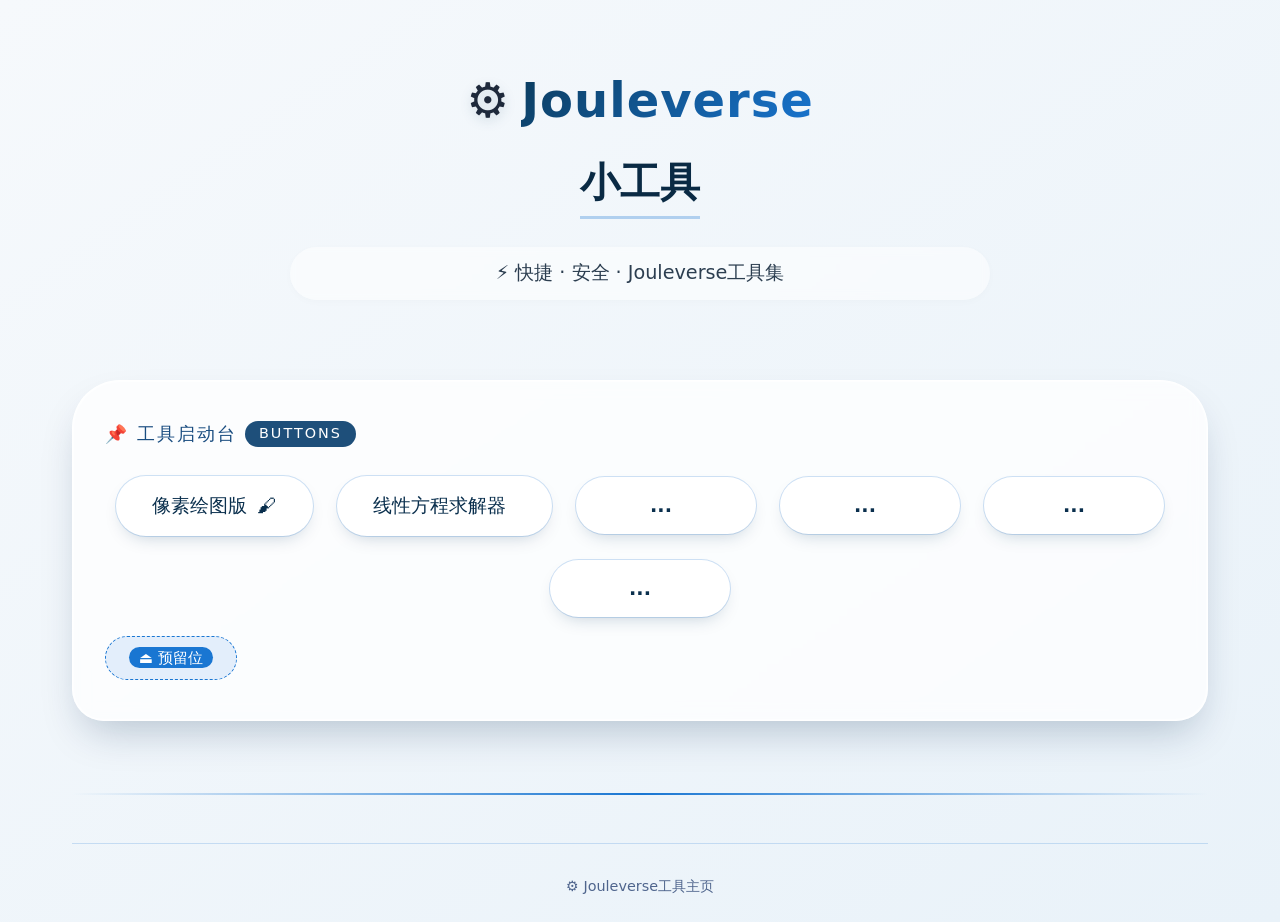
==== index.html @ 66163766 "improve" ====
<!DOCTYPE html>
<html lang="zh-CN">
<head>
    <!-- 关键 meta 解决中文显示问题 -->
    <meta http-equiv="Content-Type" content="text/html; charset=UTF-8">
    <meta name="viewport" content="width=device-width, initial-scale=1.0">
    <title>Jouleverse工具</title>
    <style>
        * {
            margin: 0;
            padding: 0;
            box-sizing: border-box;
        }

        body {
            font-family: 'Segoe UI', Roboto, 'Helvetica Neue', 'Noto Sans', system-ui, sans-serif;
            background: linear-gradient(145deg, #f6f9fc 0%, #e9f2f9 100%);
            min-height: 100vh;
            display: flex;
            flex-direction: column;
            color: #1e293b;
            line-height: 1.5;
        }

        /* 主容器，保证 footer 在底部 */
        .layout {
            max-width: 1200px;
            margin: 0 auto;
            padding: 2rem 2rem 1rem;
            width: 100%;
            flex: 1;
            display: flex;
            flex-direction: column;
        }

        /* 头部区域 */
        .hero {
            text-align: center;
            margin: 2rem 0 3rem 0;
            animation: fadeInUp 0.8s ease-out;
        }

        .joule-logo {
            display: flex;
            align-items: center;
            justify-content: center;
            gap: 12px;
            margin-bottom: 1rem;
        }

        .joule-logo span {
            font-size: 3rem;
            font-weight: 600;
            background: linear-gradient(135deg, #0b3b5c, #1976d2);
            -webkit-background-clip: text;
            -webkit-text-fill-color: transparent;
            background-clip: text;
            letter-spacing: 1px;
        }

        .joule-logo::before {
            content: "⚙️";
            font-size: 3rem;
            filter: drop-shadow(0 4px 6px rgba(0,50,80,0.15));
        }

        h1 {
            font-size: 2.5rem;
            font-weight: 600;
            color: #0a2a44;
            margin-bottom: 0.75rem;
            border-bottom: 3px solid rgba(25, 118, 210, 0.3);
            display: inline-block;
            padding-bottom: 0.25rem;
        }

        .subhead {
            font-size: 1.2rem;
            color: #2c3e50;
            max-width: 700px;
            margin: 1rem auto 0;
            background: rgba(255,255,255,0.5);
            backdrop-filter: blur(4px);
            padding: 0.75rem 2rem;
            border-radius: 60px;
            box-shadow: 0 2px 8px rgba(0,0,0,0.02);
        }

        /* 卡片式工具区 — 专门放置 button 的位置 (预留) */
        .tool-section {
            background: rgba(255, 255, 255, 0.75);
            backdrop-filter: blur(8px);
            border-radius: 48px 48px 32px 32px;
            padding: 2.5rem 2rem;
            box-shadow: 0 20px 40px -12px rgba(0, 40, 80, 0.25),
                        0 0 0 1px rgba(255,255,255,0.6) inset;
            border: 1px solid rgba(255,255,255,0.9);
            margin: 2rem 0 3rem 0;
            transition: all 0.2s ease;
        }

        .section-label {
            display: flex;
            align-items: center;
            gap: 0.5rem;
            font-size: 1.1rem;
            text-transform: uppercase;
            letter-spacing: 2px;
            color: #1a4d80;
            margin-bottom: 1.8rem;
            font-weight: 500;
        }

        .section-label span {
            background: #1e4f7a;
            color: white;
            padding: 0.15rem 0.9rem;
            border-radius: 30px;
            font-size: 0.9rem;
        }

        /* 按钮网格 — 完全预留，可自由添加多个button */
        .button-grid {
            display: flex;
            flex-wrap: wrap;
            gap: 1.5rem;
            justify-content: center;
            align-items: center;
        }

        /* 基础的预留按钮样式 — 方便识别且美观，你只管往里面加button */
        .button-grid button {
            background: white;
            border: none;
            padding: 1rem 2.2rem;
            font-size: 1.2rem;
            font-weight: 550;
            color: #0a2f4d;
            border-radius: 60px;
            cursor: pointer;
            box-shadow: 0 8px 18px -8px rgba(0, 50, 90, 0.25),
                        0 0 0 1px rgba(25, 118, 210, 0.2);
            transition: all 0.2s ease;
            min-width: 180px;
            display: inline-flex;
            align-items: center;
            justify-content: center;
            gap: 10px;
            font-family: inherit;
            backdrop-filter: blur(2px);
            border: 1px solid rgba(255,255,255,0.7);
        }

        /* 模拟几个占位button，仅用于展示，实际你可以替换/增加/删除 */
        .button-grid button:nth-child(1)::after {
            content: "🖌";
            font-size: 1.2rem;
        }
        .button-grid button:nth-child(2)::after {
            content: "";
            font-size: 1.2rem;
        }
        .button-grid button:nth-child(3)::after {
            content: "";
            font-size: 1.2rem;
        }
        .button-grid button:nth-child(4)::after {
            content: "";
            font-size: 1.2rem;
        }

        /* 悬停效果增加交互感 */
        .button-grid button:hover {
            background: #f0f7ff;
            transform: translateY(-3px);
            box-shadow: 0 16px 24px -10px #0b3b5c4d;
            border-color: rgba(25, 118, 210, 0.4);
        }

        .button-grid button:active {
            transform: translateY(0);
            transition: 0.05s;
        }

        /* 占位说明（仅用于预览，你可以移除或保留） */
        .demo-hint {
            text-align: center;
            margin-top: 1.2rem;
            font-size: 0.95rem;
            color: #4d6278;
            background: #e3eefb;
            padding: 0.6rem 1.2rem;
            border-radius: 40px;
            display: inline-block;
            align-self: center;
            border: 1px dashed #1976d2;
        }

        .demo-hint i {
            font-style: normal;
            background: #1976d2;
            color: white;
            padding: 0.1rem 0.6rem;
            border-radius: 20px;
            margin: 0 4px;
        }

        /* 特性/补充信息 — 下方预留说明区域，不作为工具按钮 */
        .info-panel {
            display: flex;
            flex-wrap: wrap;
            gap: 2rem;
            justify-content: space-between;
            background: rgba(255,255,255,0.5);
            border-radius: 32px;
            padding: 2rem;
            margin-top: 1rem;
            backdrop-filter: blur(4px);
            border: 1px solid white;
        }

        .info-card {
            flex: 1 1 180px;
            text-align: center;
        }

        .info-card h3 {
            font-size: 1.3rem;
            margin-bottom: 0.5rem;
            color: #113355;
            font-weight: 550;
        }

        .info-card p {
            color: #2d4a6e;
            font-size: 0.95rem;
        }

        hr {
            border: none;
            height: 2px;
            background: linear-gradient(90deg, transparent, #1976d2, transparent);
            margin: 1.5rem 0 1rem 0;
        }

        footer {
            text-align: center;
            color: #4f658d;
            font-size: 0.9rem;
            padding: 2rem 0 0.5rem;
            border-top: 1px solid rgba(25, 118, 210, 0.2);
            margin-top: 2rem;
        }

        footer a {
            color: #0f4c81;
            text-decoration: none;
            font-weight: 500;
        }

        /* 动画 */
        @keyframes fadeInUp {
            from {
                opacity: 0;
                transform: translateY(15px);
            }
            to {
                opacity: 1;
                transform: translateY(0);
            }
        }

        /* 自适应调整 */
        @media (max-width: 600px) {
            .layout {
                padding: 1rem;
            }
            h1 {
                font-size: 2rem;
            }
            .button-grid button {
                width: 100%;
                max-width: 280px;
            }
            .subhead {
                font-size: 1rem;
                padding: 0.5rem 1rem;
            }
            .tool-section {
                padding: 1.5rem 1rem;
            }
        }

        /* 额外：button 区域预签名—你只管加按钮，样式自动适应 */
    </style>
</head>
<body>
    <div class="layout">
        <!-- 头部区 符合标题 Jouleverse工具 -->
        <div class="hero">
            <div class="joule-logo">
                <span>Jouleverse</span>
            </div>
            <h1>小工具</h1>
            <div class="subhead">
                ⚡ 快捷 · 安全 · Jouleverse工具集
            </div>
        </div>

        <!-- 核心部分：button预留位置 (底下就是你需要的button区域) 
             你可以在 .button-grid 内添加任意数量 button，样式统一美观 -->
        <div class="tool-section">
            <div class="section-label">
                📌 工具启动台 <span>BUTTONS</span>
            </div>
            
            <!-- 这里是完全预留的按钮容器，你现在看到的是示例按钮，可随意替换或增加 -->
            <div class="button-grid">
                <!-- 预置4个风格统一的button，完全占位，你可以修改文字、删除或加入新的button 
                     注意保留 button 标签即可 -->
                <button onclick="window.location.href='base64_draw.html'">像素绘图版</button>
                <button onclick="window.location.href='equation.html'">线性方程求解器</button>
                <button>...</button>
                <button>...</button>
                <!-- 已经预留了四个，但你可以在下面继续增加新的button，样式自动统一 -->
                <!-- 例如增加一个： <button>跨链桥</button>  直接添加即可，无需额外样式 -->
                <!-- 下面是额外的预留示例 (可删除) -->
                <button>...</button>
                <button>...</button>
                <!-- 你可以继续添加 <button>xxx</button> 数量任意  -->
            </div>

            <!-- 可选的小提示：提醒这里是按钮预留区。正式使用时可以删除这个div -->
            <div class="demo-hint">
                <i>⏏️ 预留位</i>
            </div>
        </div>

        <!-- 分割线 -->
        <hr>

        <!-- footer 简单信息 -->
        <footer>
            <p>⚙️ Jouleverse工具主页</p>
        </footer>
    </div>

    <!-- 附加说明：该html已包含meta charset=UTF-8，任何中文均正常显示 -->
    <!-- 你可以放心添加任意button，样式会自动适应，且不会影响中文解码 -->
</body>
</html>
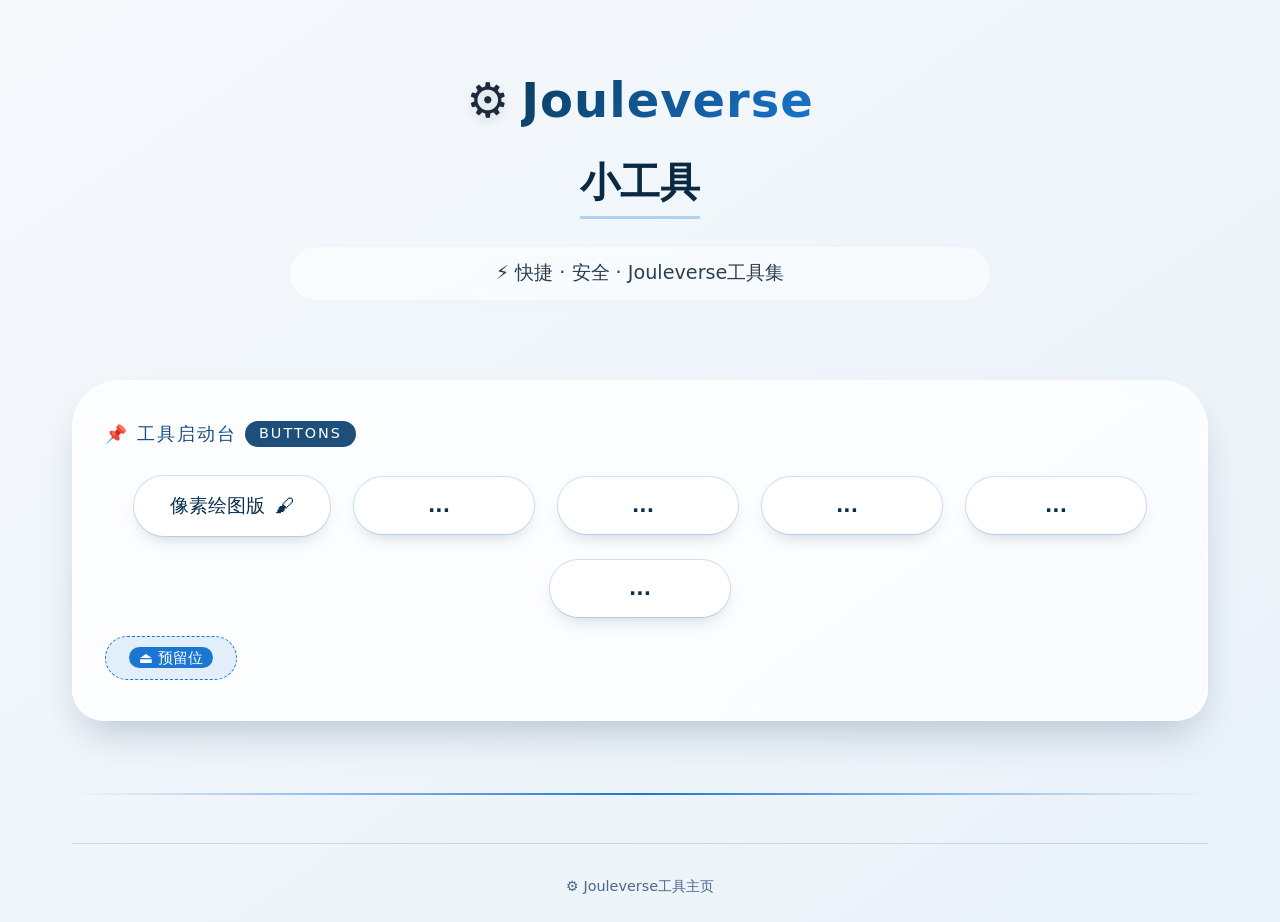
==== commit db097403: "improve" ====
--- a/index.html
+++ b/index.html
@@ -319,7 +319,7 @@
                 <!-- 预置4个风格统一的button，完全占位，你可以修改文字、删除或加入新的button 
                      注意保留 button 标签即可 -->
                 <button onclick="window.location.href='base64_draw.html'">像素绘图版</button>
-                <button onclick="window.location.href='equation.html'">线性方程求解器</button>
+                <button>...</button>
                 <button>...</button>
                 <button>...</button>
                 <!-- 已经预留了四个，但你可以在下面继续增加新的button，样式自动统一 -->
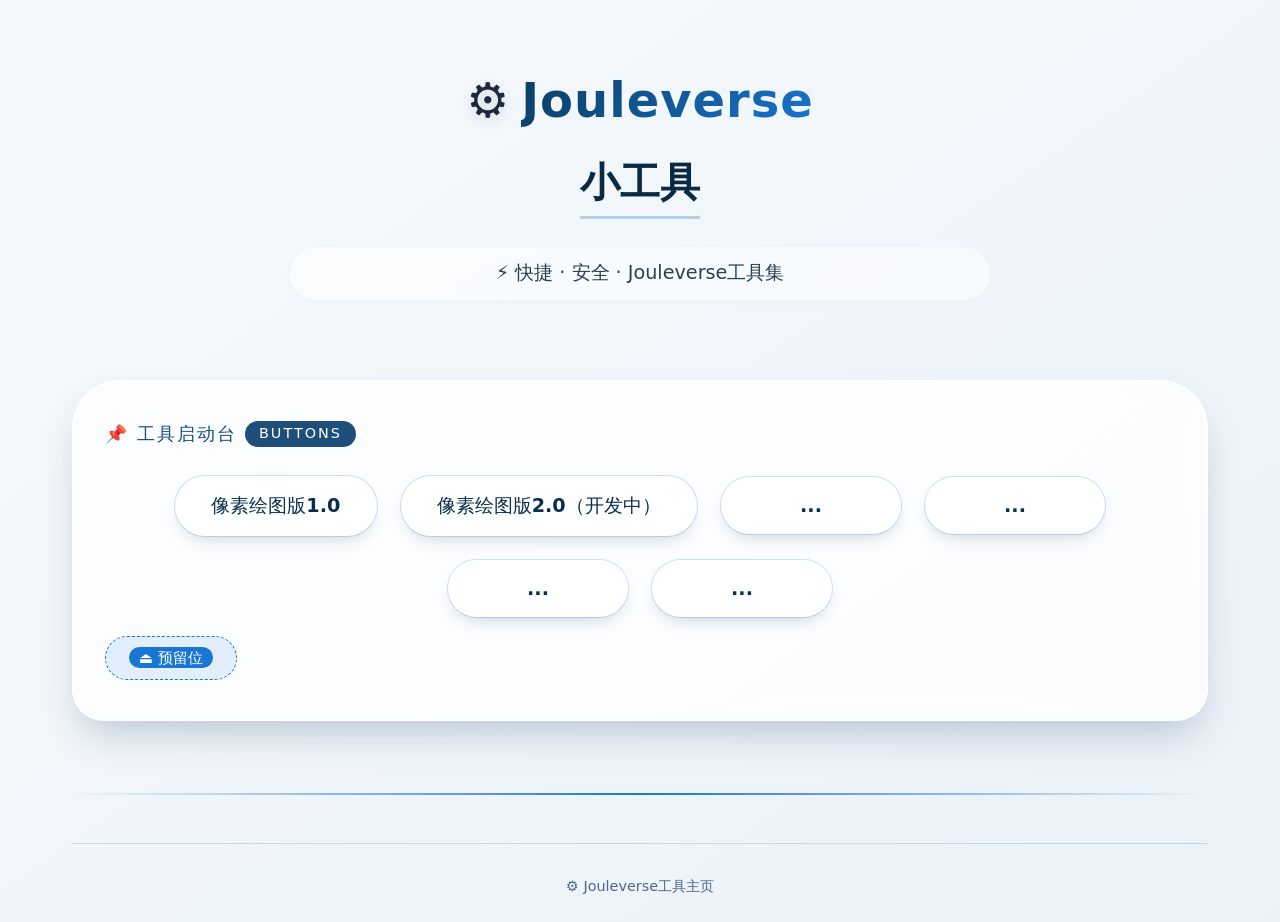
==== commit 358e0fad: "update" ====
--- a/index.html
+++ b/index.html
@@ -151,24 +151,6 @@
             border: 1px solid rgba(255,255,255,0.7);
         }
 
-        /* 模拟几个占位button，仅用于展示，实际你可以替换/增加/删除 */
-        .button-grid button:nth-child(1)::after {
-            content: "🖌";
-            font-size: 1.2rem;
-        }
-        .button-grid button:nth-child(2)::after {
-            content: "";
-            font-size: 1.2rem;
-        }
-        .button-grid button:nth-child(3)::after {
-            content: "";
-            font-size: 1.2rem;
-        }
-        .button-grid button:nth-child(4)::after {
-            content: "";
-            font-size: 1.2rem;
-        }
-
         /* 悬停效果增加交互感 */
         .button-grid button:hover {
             background: #f0f7ff;
@@ -318,8 +300,8 @@
             <div class="button-grid">
                 <!-- 预置4个风格统一的button，完全占位，你可以修改文字、删除或加入新的button 
                      注意保留 button 标签即可 -->
-                <button onclick="window.location.href='base64_draw.html'">像素绘图版</button>
-                <button>...</button>
+                <button onclick="window.location.href='alpha1.0/base64_draw.html'">像素绘图版1.0</button>
+                <button onclick="window.location.href='alpha2.0/base64_draw.html'">像素绘图版2.0（开发中）</button>
                 <button>...</button>
                 <button>...</button>
                 <!-- 已经预留了四个，但你可以在下面继续增加新的button，样式自动统一 -->
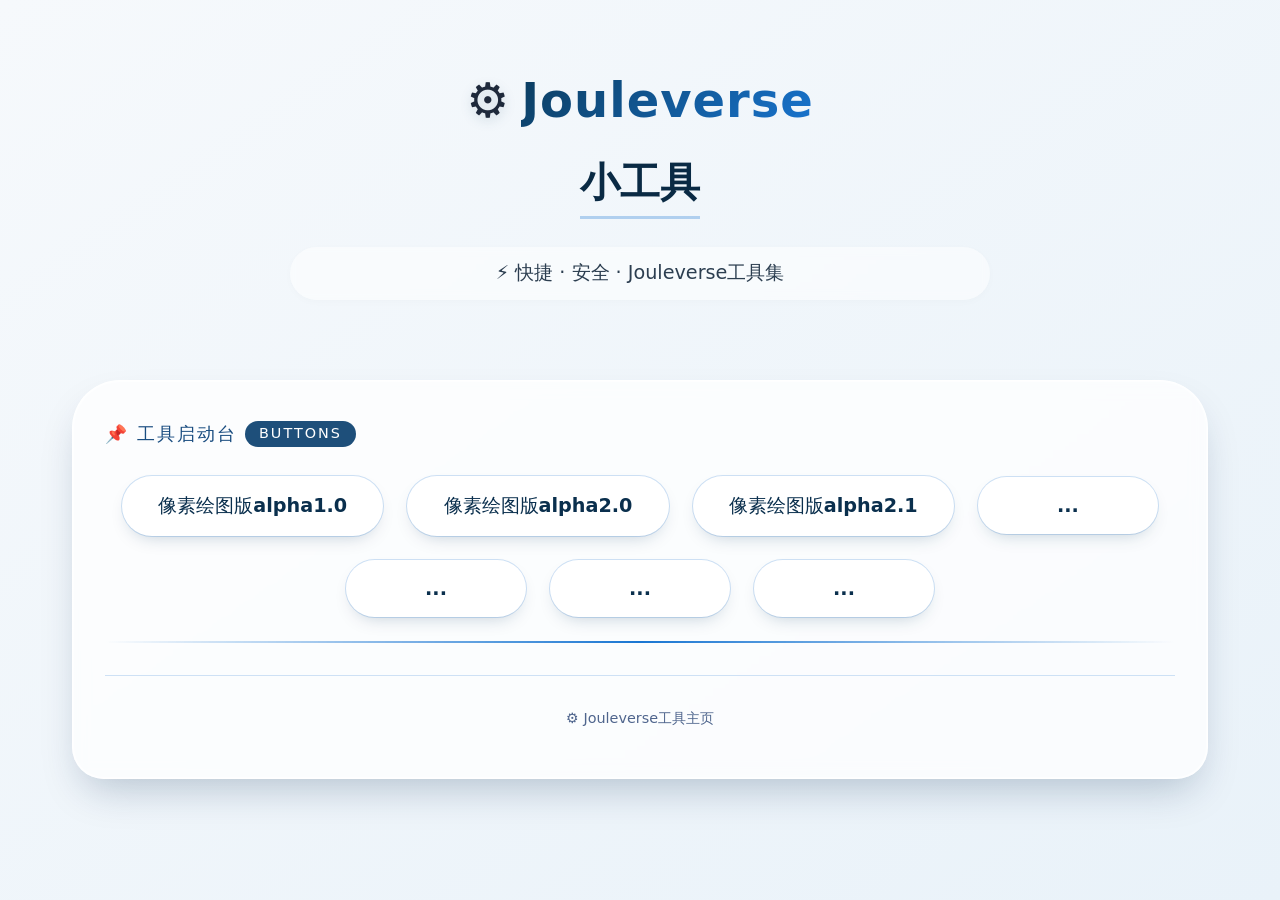
==== commit eb455ba8: "update" ====
--- a/index.html
+++ b/index.html
@@ -300,8 +300,9 @@
             <div class="button-grid">
                 <!-- 预置4个风格统一的button，完全占位，你可以修改文字、删除或加入新的button 
                      注意保留 button 标签即可 -->
-                <button onclick="window.location.href='alpha1.0/base64_draw.html'">像素绘图版1.0</button>
-                <button onclick="window.location.href='alpha2.0/base64_draw.html'">像素绘图版2.0（开发中）</button>
+                <button onclick="window.location.href='alpha1.0/base64_draw.html'">像素绘图版alpha1.0</button>
+                <button onclick="window.location.href='alpha2.0/base64_draw.html'">像素绘图版alpha2.0</button>
+                <button onclick="window.location.href='alpha2.1/base64_draw.html'">像素绘图版alpha2.1</button>
                 <button>...</button>
                 <button>...</button>
                 <!-- 已经预留了四个，但你可以在下面继续增加新的button，样式自动统一 -->
@@ -312,12 +313,6 @@
                 <!-- 你可以继续添加 <button>xxx</button> 数量任意  -->
             </div>
 
-            <!-- 可选的小提示：提醒这里是按钮预留区。正式使用时可以删除这个div -->
-            <div class="demo-hint">
-                <i>⏏️ 预留位</i>
-            </div>
-        </div>
-
         <!-- 分割线 -->
         <hr>
 
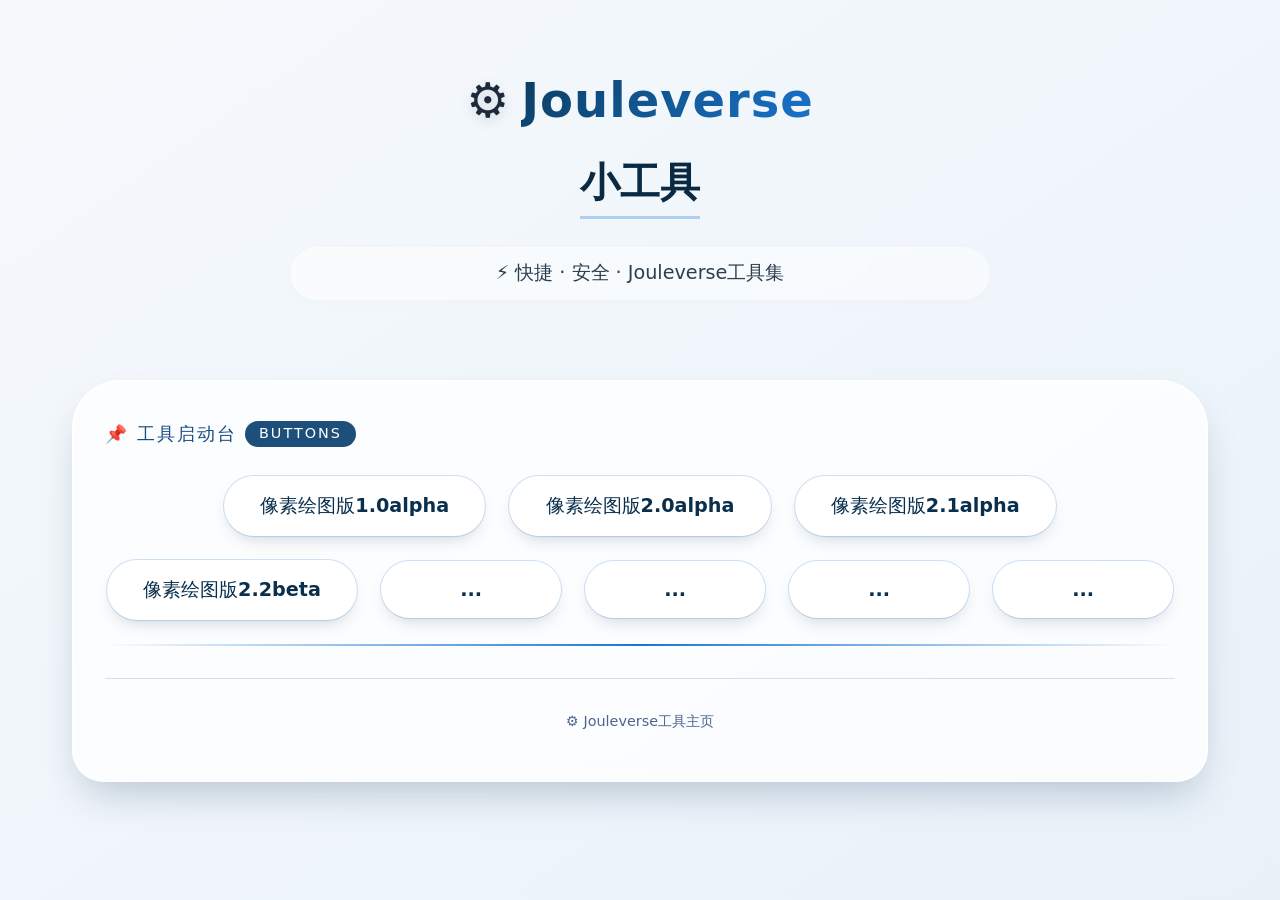
==== commit b4edd8a5: "debug" ====
--- a/index.html
+++ b/index.html
@@ -300,9 +300,10 @@
             <div class="button-grid">
                 <!-- 预置4个风格统一的button，完全占位，你可以修改文字、删除或加入新的button 
                      注意保留 button 标签即可 -->
-                <button onclick="window.location.href='alpha1.0/base64_draw.html'">像素绘图版alpha1.0</button>
-                <button onclick="window.location.href='alpha2.0/base64_draw.html'">像素绘图版alpha2.0</button>
-                <button onclick="window.location.href='alpha2.1/base64_draw.html'">像素绘图版alpha2.1</button>
+                <button onclick="window.location.href='1.0alpha/base64_draw.html'">像素绘图版1.0alpha</button>
+                <button onclick="window.location.href='2.0alpha/base64_draw.html'">像素绘图版2.0alpha</button>
+                <button onclick="window.location.href='2.1alpha/base64_draw.html'">像素绘图版2.1alpha</button>
+                <button onclick="window.location.href='2.2beta/base64_draw.html'">像素绘图版2.2beta</button>
                 <button>...</button>
                 <button>...</button>
                 <!-- 已经预留了四个，但你可以在下面继续增加新的button，样式自动统一 -->
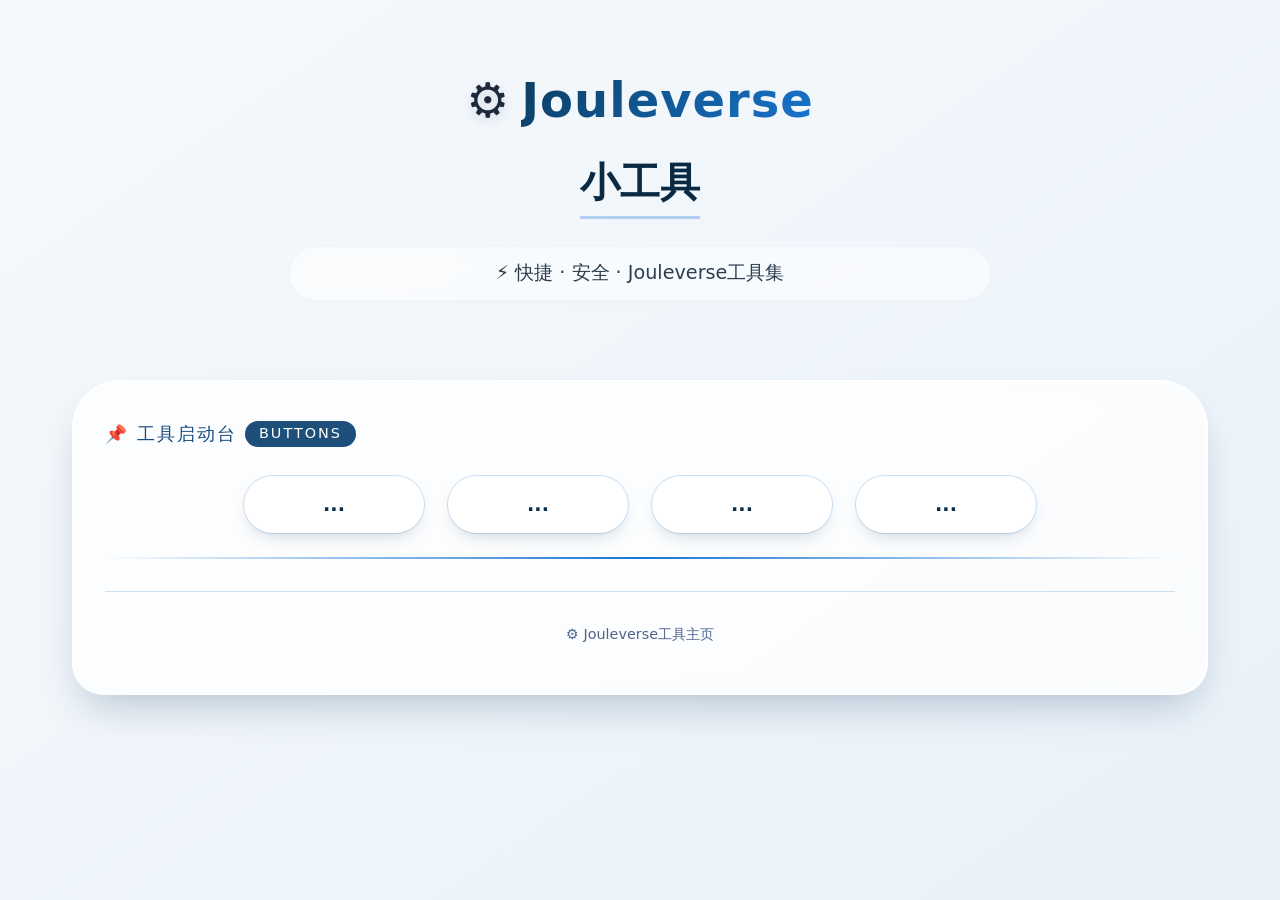
==== commit ad714b42: "Clear" ====
--- a/index.html
+++ b/index.html
@@ -300,10 +300,6 @@
             <div class="button-grid">
                 <!-- 预置4个风格统一的button，完全占位，你可以修改文字、删除或加入新的button 
                      注意保留 button 标签即可 -->
-                <button onclick="window.location.href='1.0alpha/base64_draw.html'">像素绘图版1.0alpha</button>
-                <button onclick="window.location.href='2.0alpha/base64_draw.html'">像素绘图版2.0alpha</button>
-                <button onclick="window.location.href='2.1alpha/base64_draw.html'">像素绘图版2.1alpha</button>
-                <button onclick="window.location.href='2.2beta/base64_draw.html'">像素绘图版2.2beta</button>
                 <button>...</button>
                 <button>...</button>
                 <!-- 已经预留了四个，但你可以在下面继续增加新的button，样式自动统一 -->
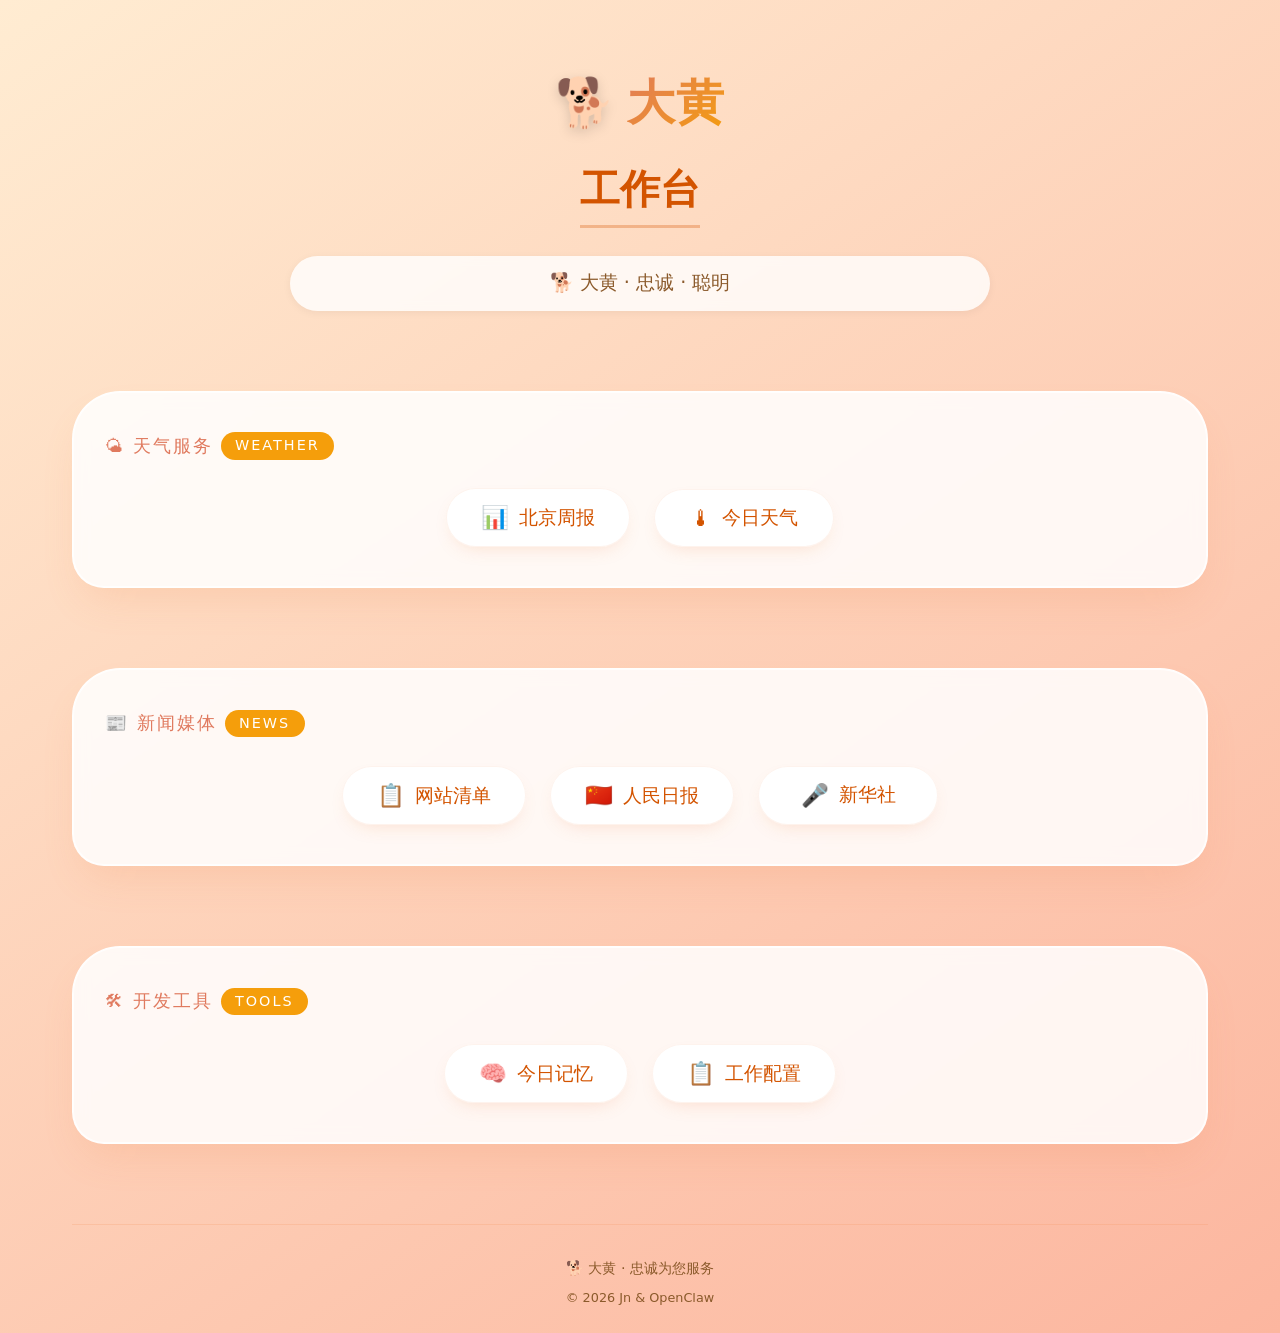
==== commit 89e96d16: "Update index.html to Dahuang workspace" ====
--- a/index.html
+++ b/index.html
@@ -1,10 +1,9 @@
 <!DOCTYPE html>
 <html lang="zh-CN">
 <head>
-    <!-- 关键 meta 解决中文显示问题 -->
     <meta http-equiv="Content-Type" content="text/html; charset=UTF-8">
     <meta name="viewport" content="width=device-width, initial-scale=1.0">
-    <title>Jouleverse工具</title>
+    <title>大黄的工作台</title>
     <style>
         * {
             margin: 0;
@@ -14,15 +13,14 @@
 
         body {
             font-family: 'Segoe UI', Roboto, 'Helvetica Neue', 'Noto Sans', system-ui, sans-serif;
-            background: linear-gradient(145deg, #f6f9fc 0%, #e9f2f9 100%);
+            background: linear-gradient(145deg, #ffecd2 0%, #fcb69f 100%);
             min-height: 100vh;
             display: flex;
             flex-direction: column;
-            color: #1e293b;
-            line-height: 1.5;
-        }
-
-        /* 主容器，保证 footer 在底部 */
+            color: #333;
+            line-height: 1.6;
+        }
+
         .layout {
             max-width: 1200px;
             margin: 0 auto;
@@ -33,14 +31,13 @@
             flex-direction: column;
         }
 
-        /* 头部区域 */
         .hero {
             text-align: center;
             margin: 2rem 0 3rem 0;
             animation: fadeInUp 0.8s ease-out;
         }
 
-        .joule-logo {
+        .dahuang-logo {
             display: flex;
             align-items: center;
             justify-content: center;
@@ -48,55 +45,54 @@
             margin-bottom: 1rem;
         }
 
-        .joule-logo span {
+        .dahuang-logo span {
             font-size: 3rem;
             font-weight: 600;
-            background: linear-gradient(135deg, #0b3b5c, #1976d2);
+            background: linear-gradient(135deg, #e07a5f, #f59e0b);
             -webkit-background-clip: text;
             -webkit-text-fill-color: transparent;
             background-clip: text;
             letter-spacing: 1px;
         }
 
-        .joule-logo::before {
-            content: "⚙️";
+        .dahuang-logo::before {
+            content: "🐕";
             font-size: 3rem;
-            filter: drop-shadow(0 4px 6px rgba(0,50,80,0.15));
+            filter: drop-shadow(0 4px 6px rgba(0,0,0,0.15));
         }
 
         h1 {
             font-size: 2.5rem;
             font-weight: 600;
-            color: #0a2a44;
+            color: #d35400;
             margin-bottom: 0.75rem;
-            border-bottom: 3px solid rgba(25, 118, 210, 0.3);
+            border-bottom: 3px solid rgba(211, 84, 0, 0.3);
             display: inline-block;
             padding-bottom: 0.25rem;
         }
 
         .subhead {
             font-size: 1.2rem;
-            color: #2c3e50;
+            color: #8b5a2b;
             max-width: 700px;
             margin: 1rem auto 0;
-            background: rgba(255,255,255,0.5);
+            background: rgba(255,255,255,0.8);
             backdrop-filter: blur(4px);
             padding: 0.75rem 2rem;
             border-radius: 60px;
-            box-shadow: 0 2px 8px rgba(0,0,0,0.02);
-        }
-
-        /* 卡片式工具区 — 专门放置 button 的位置 (预留) */
+            box-shadow: 0 2px 8px rgba(0,0,0,0.05);
+        }
+
         .tool-section {
-            background: rgba(255, 255, 255, 0.75);
+            background: rgba(255, 255, 255, 0.85);
             backdrop-filter: blur(8px);
             border-radius: 48px 48px 32px 32px;
             padding: 2.5rem 2rem;
-            box-shadow: 0 20px 40px -12px rgba(0, 40, 80, 0.25),
-                        0 0 0 1px rgba(255,255,255,0.6) inset;
+            box-shadow: 0 20px 40px -12px rgba(240, 138, 83, 0.2),
+                        0 0 0 1px rgba(255,255,255,0.8) inset;
             border: 1px solid rgba(255,255,255,0.9);
             margin: 2rem 0 3rem 0;
-            transition: all 0.2s ease;
+            transition: all 0.3s ease;
         }
 
         .section-label {
@@ -106,20 +102,19 @@
             font-size: 1.1rem;
             text-transform: uppercase;
             letter-spacing: 2px;
-            color: #1a4d80;
+            color: #e07a5f;
             margin-bottom: 1.8rem;
             font-weight: 500;
         }
 
         .section-label span {
-            background: #1e4f7a;
+            background: #f59e0b;
             color: white;
             padding: 0.15rem 0.9rem;
             border-radius: 30px;
             font-size: 0.9rem;
         }
 
-        /* 按钮网格 — 完全预留，可自由添加多个button */
         .button-grid {
             display: flex;
             flex-wrap: wrap;
@@ -128,18 +123,17 @@
             align-items: center;
         }
 
-        /* 基础的预留按钮样式 — 方便识别且美观，你只管往里面加button */
         .button-grid button {
             background: white;
             border: none;
             padding: 1rem 2.2rem;
             font-size: 1.2rem;
             font-weight: 550;
-            color: #0a2f4d;
+            color: #d35400;
             border-radius: 60px;
             cursor: pointer;
-            box-shadow: 0 8px 18px -8px rgba(0, 50, 90, 0.25),
-                        0 0 0 1px rgba(25, 118, 210, 0.2);
+            box-shadow: 0 8px 18px -8px rgba(240, 138, 83, 0.25),
+                        0 0 0 1px rgba(240, 138, 83, 0.1) inset;
             transition: all 0.2s ease;
             min-width: 180px;
             display: inline-flex;
@@ -148,15 +142,12 @@
             gap: 10px;
             font-family: inherit;
             backdrop-filter: blur(2px);
-            border: 1px solid rgba(255,255,255,0.7);
-        }
-
-        /* 悬停效果增加交互感 */
+        }
+
         .button-grid button:hover {
-            background: #f0f7ff;
+            background: #fff8e1;
             transform: translateY(-3px);
-            box-shadow: 0 16px 24px -10px #0b3b5c4d;
-            border-color: rgba(25, 118, 210, 0.4);
+            box-shadow: 0 16px 24px -10px #f59e0b;
         }
 
         .button-grid button:active {
@@ -164,83 +155,19 @@
             transition: 0.05s;
         }
 
-        /* 占位说明（仅用于预览，你可以移除或保留） */
-        .demo-hint {
-            text-align: center;
-            margin-top: 1.2rem;
-            font-size: 0.95rem;
-            color: #4d6278;
-            background: #e3eefb;
-            padding: 0.6rem 1.2rem;
-            border-radius: 40px;
-            display: inline-block;
-            align-self: center;
-            border: 1px dashed #1976d2;
-        }
-
-        .demo-hint i {
-            font-style: normal;
-            background: #1976d2;
-            color: white;
-            padding: 0.1rem 0.6rem;
-            border-radius: 20px;
-            margin: 0 4px;
-        }
-
-        /* 特性/补充信息 — 下方预留说明区域，不作为工具按钮 */
-        .info-panel {
-            display: flex;
-            flex-wrap: wrap;
-            gap: 2rem;
-            justify-content: space-between;
-            background: rgba(255,255,255,0.5);
-            border-radius: 32px;
-            padding: 2rem;
-            margin-top: 1rem;
-            backdrop-filter: blur(4px);
-            border: 1px solid white;
-        }
-
-        .info-card {
-            flex: 1 1 180px;
-            text-align: center;
-        }
-
-        .info-card h3 {
-            font-size: 1.3rem;
-            margin-bottom: 0.5rem;
-            color: #113355;
-            font-weight: 550;
-        }
-
-        .info-card p {
-            color: #2d4a6e;
-            font-size: 0.95rem;
-        }
-
-        hr {
-            border: none;
-            height: 2px;
-            background: linear-gradient(90deg, transparent, #1976d2, transparent);
-            margin: 1.5rem 0 1rem 0;
+        .button-emoji {
+            font-size: 1.4rem;
         }
 
         footer {
             text-align: center;
-            color: #4f658d;
+            color: #8b5a2b;
             font-size: 0.9rem;
             padding: 2rem 0 0.5rem;
-            border-top: 1px solid rgba(25, 118, 210, 0.2);
+            border-top: 1px solid rgba(240, 138, 83, 0.2);
             margin-top: 2rem;
         }
 
-        footer a {
-            color: #0f4c81;
-            text-decoration: none;
-            font-weight: 500;
-        }
-
-        /* 动画 */
         @keyframes fadeInUp {
             from {
                 opacity: 0;
@@ -252,7 +179,6 @@
             }
         }
 
-        /* 自适应调整 */
         @media (max-width: 600px) {
             .layout {
                 padding: 1rem;
@@ -272,54 +198,76 @@
                 padding: 1.5rem 1rem;
             }
         }
-
-        /* 额外：button 区域预签名—你只管加按钮，样式自动适应 */
     </style>
 </head>
 <body>
     <div class="layout">
-        <!-- 头部区 符合标题 Jouleverse工具 -->
         <div class="hero">
-            <div class="joule-logo">
-                <span>Jouleverse</span>
-            </div>
-            <h1>小工具</h1>
+            <div class="dahuang-logo">
+                <span>大黄</span>
+            </div>
+            <h1>工作台</h1>
             <div class="subhead">
-                ⚡ 快捷 · 安全 · Jouleverse工具集
-            </div>
-        </div>
-
-        <!-- 核心部分：button预留位置 (底下就是你需要的button区域) 
-             你可以在 .button-grid 内添加任意数量 button，样式统一美观 -->
+                🐕 大黄 · 忠诚 · 聪明
+            </div>
+        </div>
+
         <div class="tool-section">
             <div class="section-label">
-                📌 工具启动台 <span>BUTTONS</span>
-            </div>
-            
-            <!-- 这里是完全预留的按钮容器，你现在看到的是示例按钮，可随意替换或增加 -->
+                🌤 天气服务 <span>WEATHER</span>
+            </div>
             <div class="button-grid">
-                <!-- 预置4个风格统一的button，完全占位，你可以修改文字、删除或加入新的button 
-                     注意保留 button 标签即可 -->
-                <button>...</button>
-                <button>...</button>
-                <!-- 已经预留了四个，但你可以在下面继续增加新的button，样式自动统一 -->
-                <!-- 例如增加一个： <button>跨链桥</button>  直接添加即可，无需额外样式 -->
-                <!-- 下面是额外的预留示例 (可删除) -->
-                <button>...</button>
-                <button>...</button>
-                <!-- 你可以继续添加 <button>xxx</button> 数量任意  -->
-            </div>
-
-        <!-- 分割线 -->
-        <hr>
-
-        <!-- footer 简单信息 -->
+                <button onclick="location.href='weather_data/2026-03-22/beijing_weekly_forecast.md'">
+                    <span class="button-emoji">📊</span>
+                    <span>北京周报</span>
+                </button>
+                <button onclick="location.href='weather_data/2026-03-22/beijing_weather.md'">
+                    <span class="button-emoji">🌡</span>
+                    <span>今日天气</span>
+                </button>
+            </div>
+        </div>
+
+        <div class="tool-section">
+            <div class="section-label">
+                📰 新闻媒体 <span>NEWS</span>
+            </div>
+            <div class="button-grid">
+                <button onclick="location.href='news_websites.md'">
+                    <span class="button-emoji">📋</span>
+                    <span>网站清单</span>
+                </button>
+                <button onclick="location.href='paper/人民日报/Information.md'">
+                    <span class="button-emoji">🇨🇳</span>
+                    <span>人民日报</span>
+                </button>
+                <button onclick="location.href='paper/新华社/Information.md'">
+                    <span class="button-emoji">🎤</span>
+                    <span>新华社</span>
+                </button>
+            </div>
+        </div>
+
+        <div class="tool-section">
+            <div class="section-label">
+                🛠 开发工具 <span>TOOLS</span>
+            </div>
+            <div class="button-grid">
+                <button onclick="location.href='memory/2026-03-22.md'">
+                    <span class="button-emoji">🧠</span>
+                    <span>今日记忆</span>
+                </button>
+                <button onclick="location.href='AGENTS.md'">
+                    <span class="button-emoji">📋</span>
+                    <span>工作配置</span>
+                </button>
+            </div>
+        </div>
+
         <footer>
-            <p>⚙️ Jouleverse工具主页</p>
+            <p>🐕 大黄 · 忠诚为您服务</p>
+            <p style="margin-top: 0.5rem; font-size: 0.8rem;">© 2026 Jn & OpenClaw</p>
         </footer>
     </div>
-
-    <!-- 附加说明：该html已包含meta charset=UTF-8，任何中文均正常显示 -->
-    <!-- 你可以放心添加任意button，样式会自动适应，且不会影响中文解码 -->
 </body>
 </html>
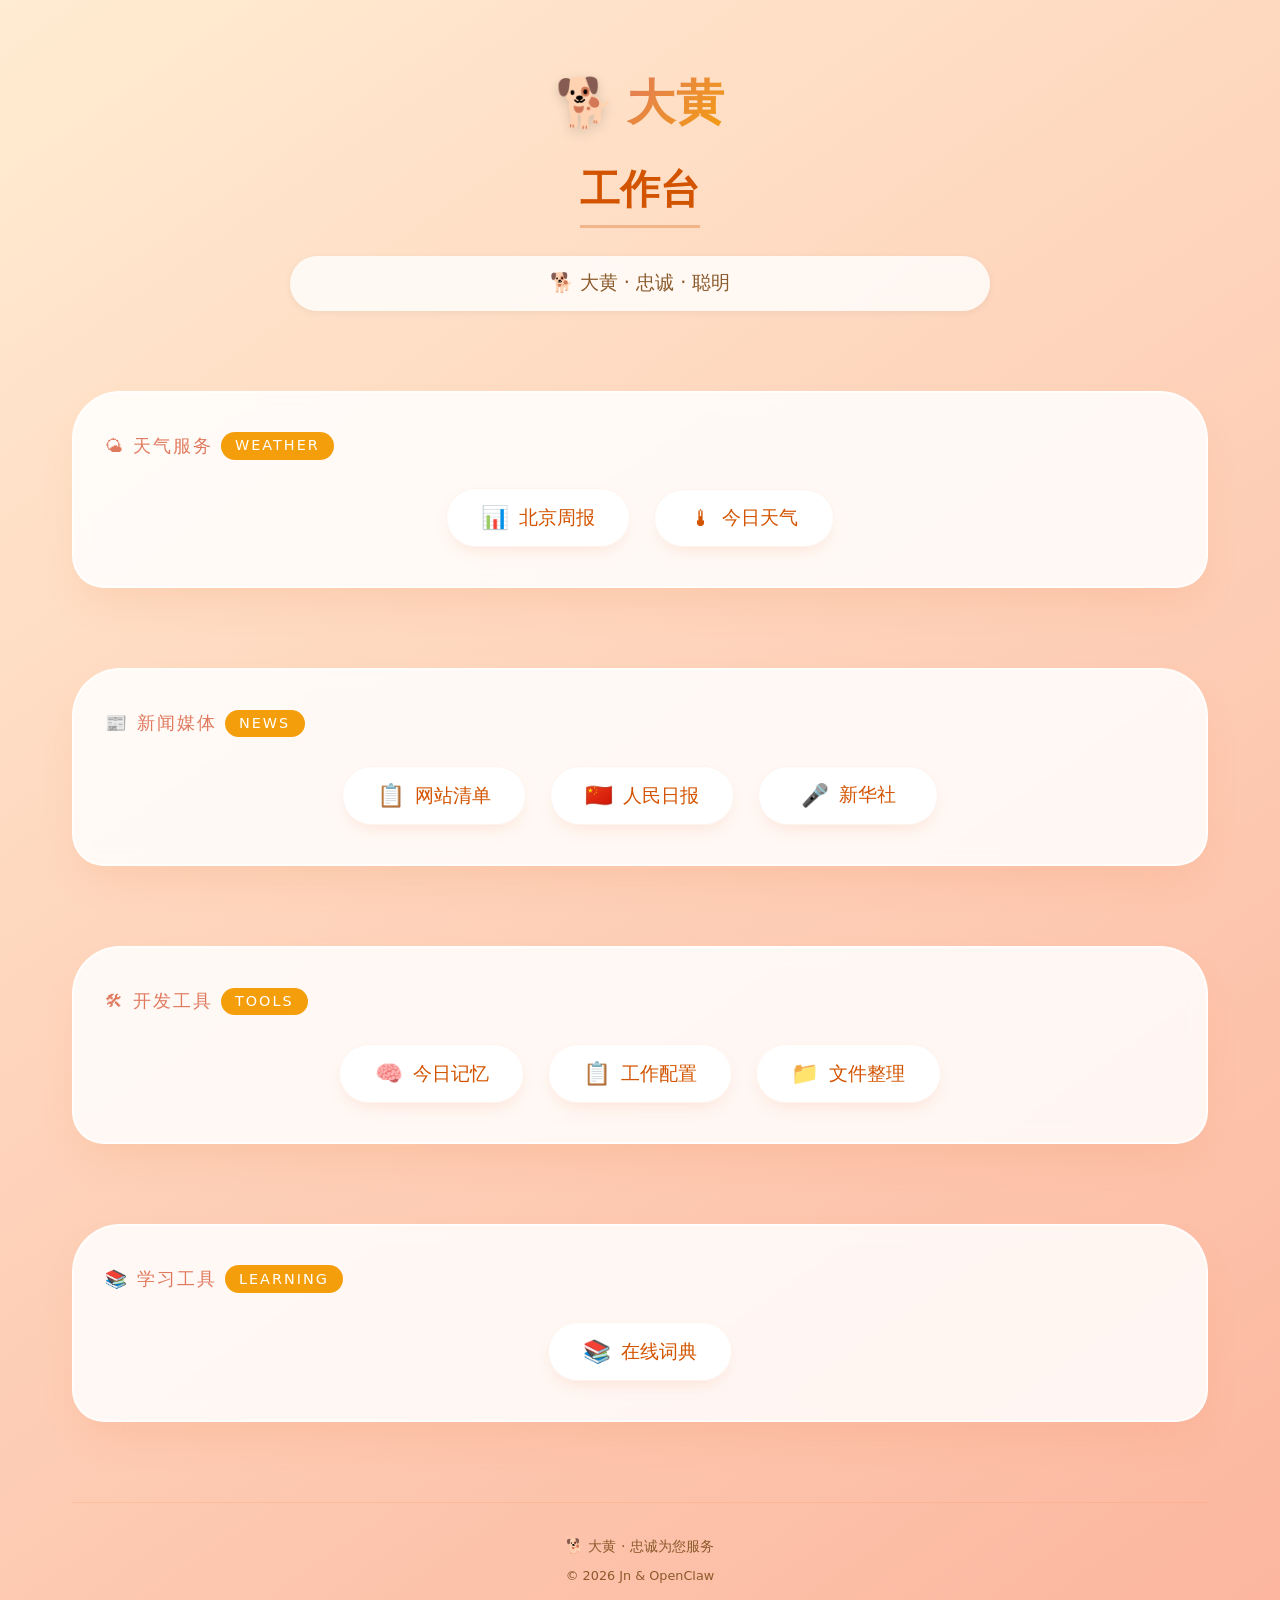
==== commit d1b6d6d7: "feat: 添加文件整理助手" ====
--- a/index.html
+++ b/index.html
@@ -217,11 +217,11 @@
                 🌤 天气服务 <span>WEATHER</span>
             </div>
             <div class="button-grid">
-                <button onclick="location.href='weather_data/2026-03-22/beijing_weekly_forecast.md'">
+                <button onclick="location.href='weather/weekly.html'">
                     <span class="button-emoji">📊</span>
                     <span>北京周报</span>
                 </button>
-                <button onclick="location.href='weather_data/2026-03-22/beijing_weather.md'">
+                <button onclick="location.href='weather/index.html'">
                     <span class="button-emoji">🌡</span>
                     <span>今日天气</span>
                 </button>
@@ -233,15 +233,15 @@
                 📰 新闻媒体 <span>NEWS</span>
             </div>
             <div class="button-grid">
-                <button onclick="location.href='news_websites.md'">
+                <button onclick="location.href='paper/newspapers.md'">
                     <span class="button-emoji">📋</span>
                     <span>网站清单</span>
                 </button>
-                <button onclick="location.href='paper/人民日报/Information.md'">
+                <button onclick="location.href='paper/renminribao.html'">
                     <span class="button-emoji">🇨🇳</span>
                     <span>人民日报</span>
                 </button>
-                <button onclick="location.href='paper/新华社/Information.md'">
+                <button onclick="location.href='paper/xinhuashe.html'">
                     <span class="button-emoji">🎤</span>
                     <span>新华社</span>
                 </button>
@@ -260,6 +260,22 @@
                 <button onclick="location.href='AGENTS.md'">
                     <span class="button-emoji">📋</span>
                     <span>工作配置</span>
+                </button>
+                <button onclick="location.href='tools/file-manager.html'">
+                    <span class="button-emoji">📁</span>
+                    <span>文件整理</span>
+                </button>
+            </div>
+        </div>
+
+        <div class="tool-section">
+            <div class="section-label">
+                📚 学习工具 <span>LEARNING</span>
+            </div>
+            <div class="button-grid">
+                <button onclick="location.href='tools/dictionary.html'">
+                    <span class="button-emoji">📚</span>
+                    <span>在线词典</span>
                 </button>
             </div>
         </div>
